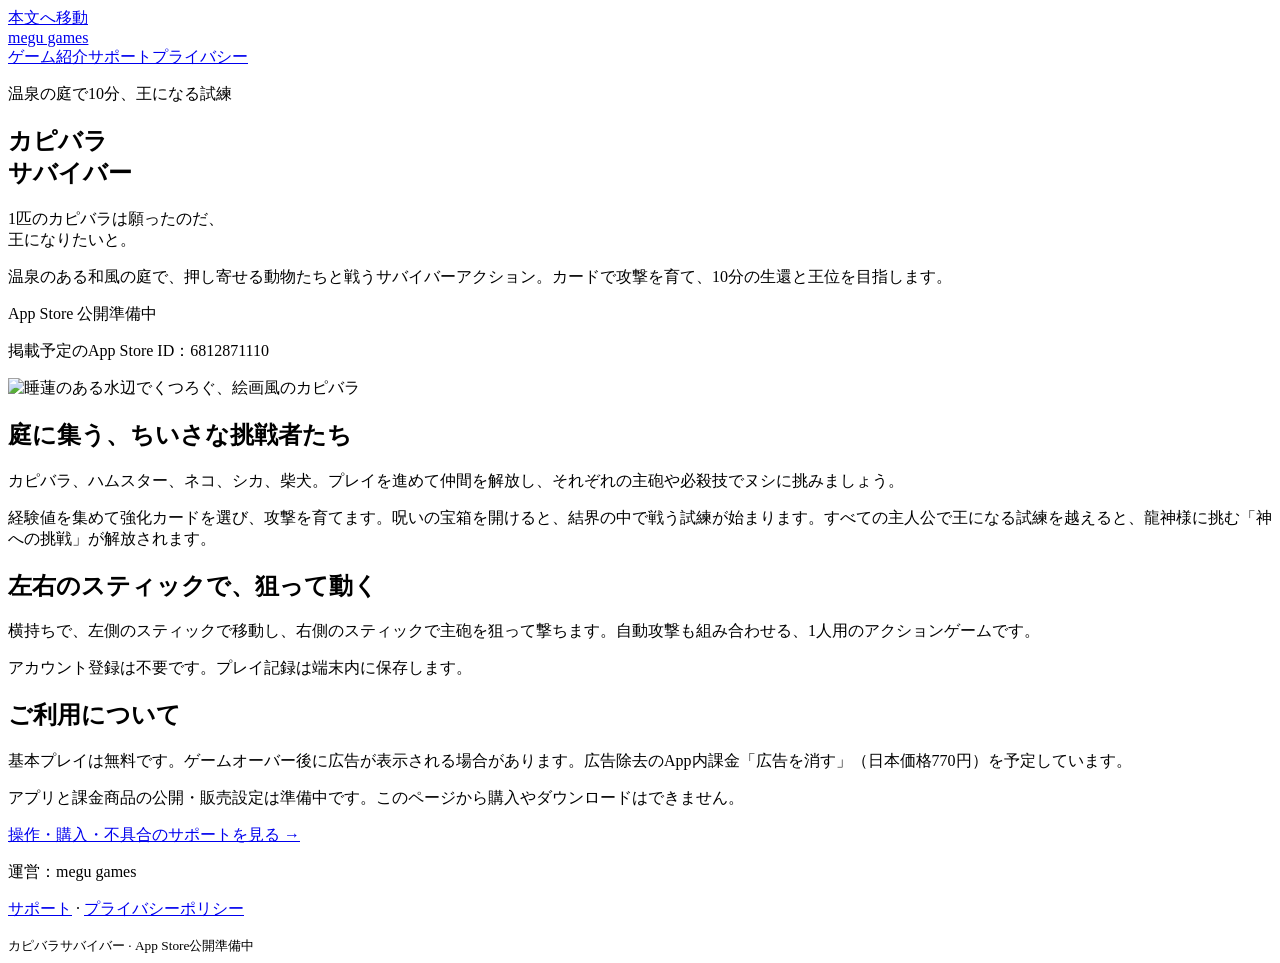
==== index.html @ 855f0b28 "Initialize approved support site" ====
<!doctype html>
<html lang="ja"><head><meta charset="utf-8"><meta name="viewport" content="width=device-width,initial-scale=1">
<meta name="robots" content="noindex,nofollow"><meta name="color-scheme" content="light">
<title>温泉の庭で10分、王になる試練 | カピバラサバイバー</title>
<meta name="description" content="カピバラサバイバーのゲーム紹介、サポート、プライバシーポリシー。megu games。">
<link rel="icon" href="app-icon.png"><link rel="stylesheet" href="site.css"></head>
<body><a class="skip" href="#main">本文へ移動</a>
<header><a class="brand" href="index.html">megu games</a><nav aria-label="サイト内"><a href="index.html" aria-current="page">ゲーム紹介</a><a href="support.html">サポート</a><a href="privacy.html">プライバシー</a></nav></header>
<main id="main">
<section class="hero"><div><p class="eyebrow">温泉の庭で10分、王になる試練</p><h1>カピバラ<br class="mobile-break">サバイバー</h1>
<p class="lead">1匹のカピバラは願ったのだ、<br>王になりたいと。</p>
<p>温泉のある和風の庭で、押し寄せる動物たちと戦うサバイバーアクション。カードで攻撃を育て、10分の生還と王位を目指します。</p>
<p class="release">App Store 公開準備中</p><p class="muted">掲載予定のApp Store ID：6812871110</p></div>
<img class="art" src="app-icon.png" width="512" height="512" alt="睡蓮のある水辺でくつろぐ、絵画風のカピバラ"></section>
<section><h2>庭に集う、ちいさな挑戦者たち</h2><p>カピバラ、ハムスター、ネコ、シカ、柴犬。プレイを進めて仲間を解放し、それぞれの主砲や必殺技でヌシに挑みましょう。</p>
<p>経験値を集めて強化カードを選び、攻撃を育てます。呪いの宝箱を開けると、結界の中で戦う試練が始まります。すべての主人公で王になる試練を越えると、龍神様に挑む「神への挑戦」が解放されます。</p></section>
<section><h2>左右のスティックで、狙って動く</h2><p>横持ちで、左側のスティックで移動し、右側のスティックで主砲を狙って撃ちます。自動攻撃も組み合わせる、1人用のアクションゲームです。</p>
<p>アカウント登録は不要です。プレイ記録は端末内に保存します。</p></section>
<section><h2>ご利用について</h2><p>基本プレイは無料です。ゲームオーバー後に広告が表示される場合があります。広告除去のApp内課金「広告を消す」（日本価格770円）を予定しています。</p>
<p class="muted">アプリと課金商品の公開・販売設定は準備中です。このページから購入やダウンロードはできません。</p>
<p><a class="text-link" href="support.html">操作・購入・不具合のサポートを見る<span aria-hidden="true"> →</span></a></p></section></main>
<footer><p>運営：megu games</p><p><a href="support.html">サポート</a><span aria-hidden="true"> · </span><a href="privacy.html">プライバシーポリシー</a></p><small>カピバラサバイバー · App Store公開準備中</small></footer>
</body></html>
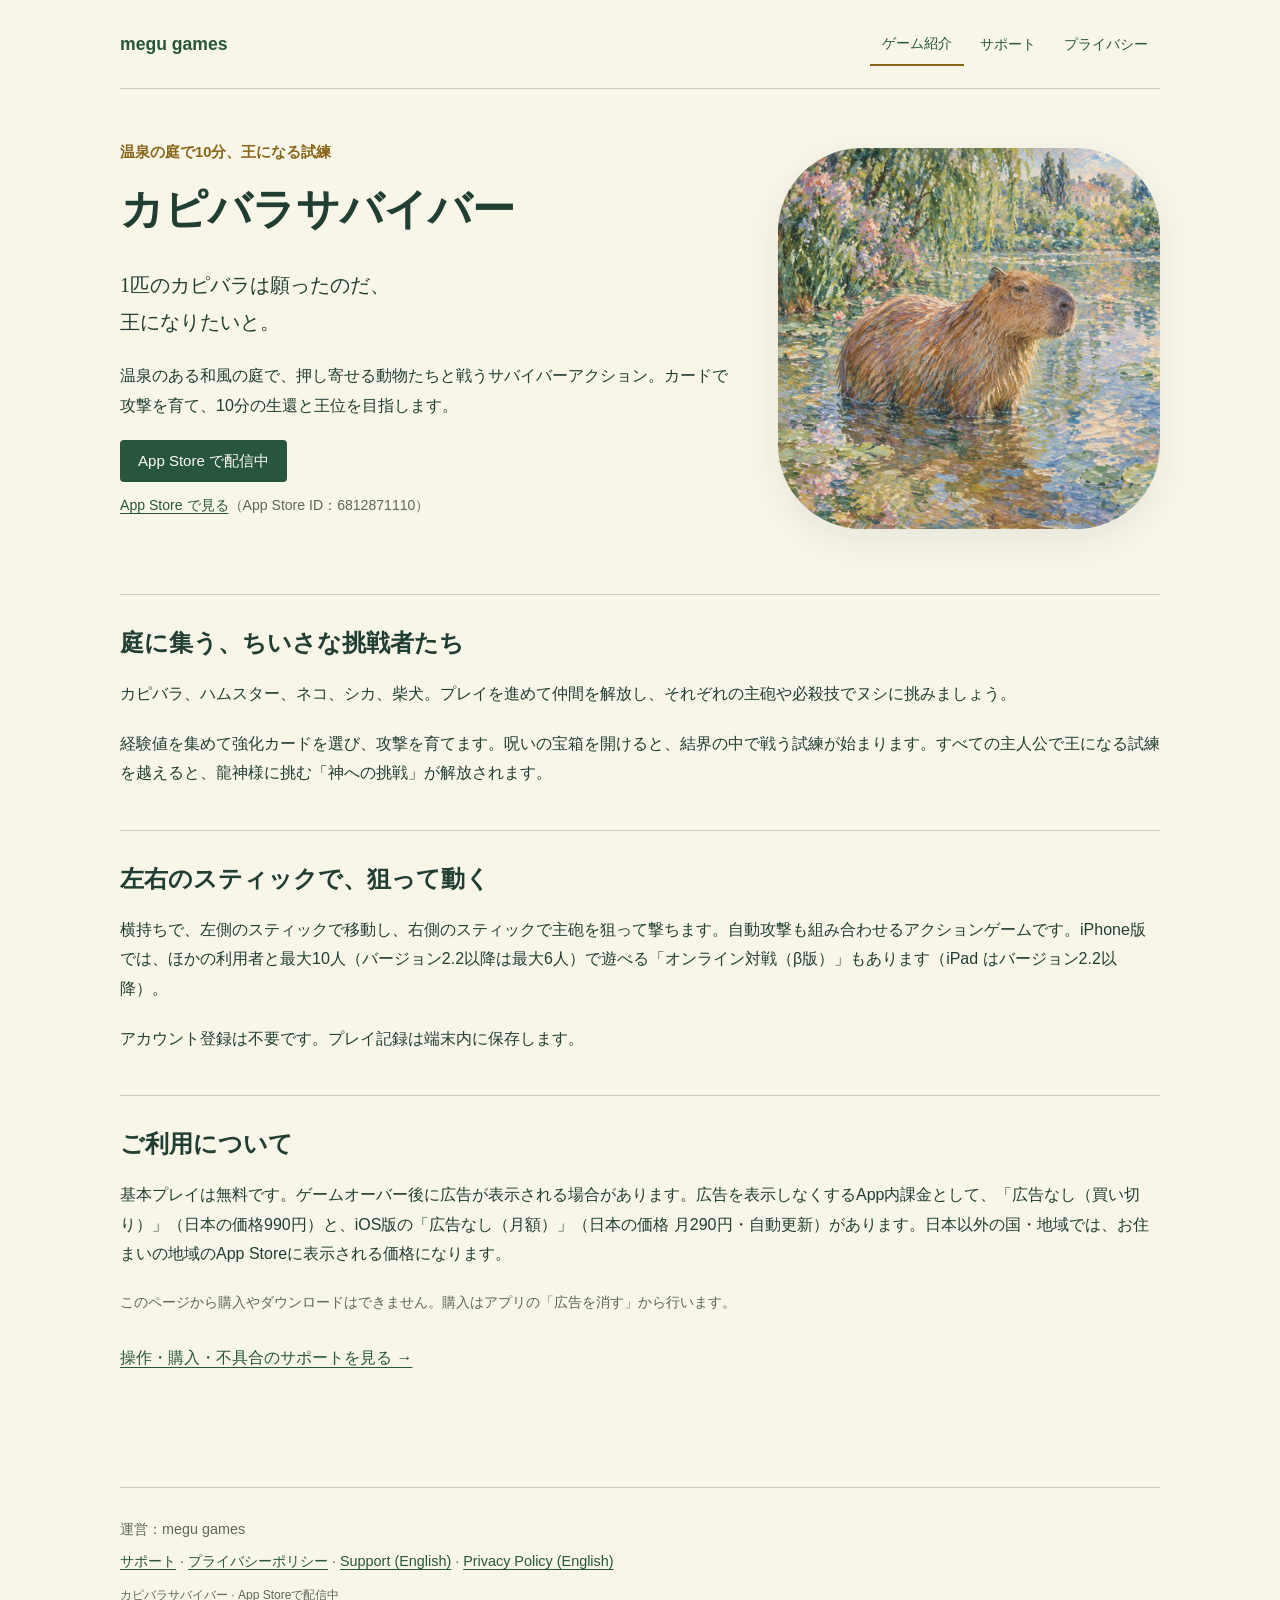
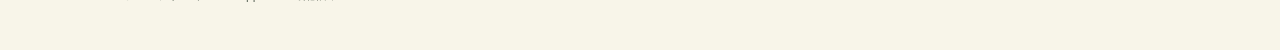
==== commit 2206aaa9: "Privacy policy/support (ja/en) for worldwide 2.2: may be distributed outside Japan, ATT on the title" ====
--- a/index.html
+++ b/index.html
@@ -10,14 +10,14 @@
 <section class="hero"><div><p class="eyebrow">温泉の庭で10分、王になる試練</p><h1>カピバラ<br class="mobile-break">サバイバー</h1>
 <p class="lead">1匹のカピバラは願ったのだ、<br>王になりたいと。</p>
 <p>温泉のある和風の庭で、押し寄せる動物たちと戦うサバイバーアクション。カードで攻撃を育て、10分の生還と王位を目指します。</p>
-<p class="release">App Store 公開準備中</p><p class="muted">掲載予定のApp Store ID：6812871110</p></div>
+<p class="release">App Store で配信中</p><p class="muted"><a href="https://apps.apple.com/app/id6812871110">App Store で見る</a>（App Store ID：6812871110）</p></div>
 <img class="art" src="app-icon.png" width="512" height="512" alt="睡蓮のある水辺でくつろぐ、絵画風のカピバラ"></section>
 <section><h2>庭に集う、ちいさな挑戦者たち</h2><p>カピバラ、ハムスター、ネコ、シカ、柴犬。プレイを進めて仲間を解放し、それぞれの主砲や必殺技でヌシに挑みましょう。</p>
 <p>経験値を集めて強化カードを選び、攻撃を育てます。呪いの宝箱を開けると、結界の中で戦う試練が始まります。すべての主人公で王になる試練を越えると、龍神様に挑む「神への挑戦」が解放されます。</p></section>
-<section><h2>左右のスティックで、狙って動く</h2><p>横持ちで、左側のスティックで移動し、右側のスティックで主砲を狙って撃ちます。自動攻撃も組み合わせる、1人用のアクションゲームです。</p>
+<section><h2>左右のスティックで、狙って動く</h2><p>横持ちで、左側のスティックで移動し、右側のスティックで主砲を狙って撃ちます。自動攻撃も組み合わせるアクションゲームです。iPhone版では、ほかの利用者と最大10人（バージョン2.2以降は最大6人）で遊べる「オンライン対戦（β版）」もあります（iPad はバージョン2.2以降）。</p>
 <p>アカウント登録は不要です。プレイ記録は端末内に保存します。</p></section>
-<section><h2>ご利用について</h2><p>基本プレイは無料です。ゲームオーバー後に広告が表示される場合があります。広告除去のApp内課金「広告を消す」（日本価格770円）を予定しています。</p>
-<p class="muted">アプリと課金商品の公開・販売設定は準備中です。このページから購入やダウンロードはできません。</p>
+<section><h2>ご利用について</h2><p>基本プレイは無料です。ゲームオーバー後に広告が表示される場合があります。広告を表示しなくするApp内課金として、「広告なし（買い切り）」（日本の価格990円）と、iOS版の「広告なし（月額）」（日本の価格 月290円・自動更新）があります。日本以外の国・地域では、お住まいの地域のApp Storeに表示される価格になります。</p>
+<p class="muted">このページから購入やダウンロードはできません。購入はアプリの「広告を消す」から行います。</p>
 <p><a class="text-link" href="support.html">操作・購入・不具合のサポートを見る<span aria-hidden="true"> →</span></a></p></section></main>
-<footer><p>運営：megu games</p><p><a href="support.html">サポート</a><span aria-hidden="true"> · </span><a href="privacy.html">プライバシーポリシー</a></p><small>カピバラサバイバー · App Store公開準備中</small></footer>
+<footer><p>運営：megu games</p><p><a href="support.html">サポート</a><span aria-hidden="true"> · </span><a href="privacy.html">プライバシーポリシー</a><span aria-hidden="true"> · </span><a href="support.en.html" hreflang="en" lang="en">Support (English)</a><span aria-hidden="true"> · </span><a href="privacy.en.html" hreflang="en" lang="en">Privacy Policy (English)</a></p><small>カピバラサバイバー · App Storeで配信中</small></footer>
 </body></html>
--- a/site.css
+++ b/site.css
@@ -0,0 +1,8 @@
+:root{--bg:#f8f5e9;--ink:#213e32;--muted:#5d675b;--line:#cecbb9;--gold:#886517;--paper:#fffdf5;color-scheme:light}
+*{box-sizing:border-box}html{scroll-behavior:auto}body{margin:0;background:var(--bg);color:var(--ink);font-family:-apple-system,BlinkMacSystemFont,"Hiragino Sans","Yu Gothic",sans-serif;line-height:1.85;overflow-wrap:anywhere}
+a{color:#28563d;text-underline-offset:.22em}a:hover{text-decoration-thickness:2px}a:focus-visible{outline:3px solid var(--gold);outline-offset:5px;border-radius:2px}.skip{position:absolute;top:-80px;left:16px;background:var(--paper);padding:10px;z-index:2}.skip:focus{top:8px}
+.draft{background:#e8e2c9;color:#493e20;text-align:center;font-size:.82rem;padding:9px 20px}header,main,footer{width:min(100% - 48px,1040px);margin-inline:auto}header{display:flex;justify-content:space-between;align-items:center;gap:12px;padding-block:22px;border-bottom:1px solid var(--line)}.brand{font-weight:700;text-decoration:none;font-size:1.1rem;white-space:nowrap}nav{display:flex;gap:4px;flex-wrap:wrap}nav a{display:inline-flex;align-items:center;min-height:44px;padding:5px 12px;font-size:.9rem;text-decoration:none}nav a[aria-current=page]{border-bottom:2px solid var(--gold)}main{padding-block:50px 64px}h1,h2{font-family:"Hiragino Mincho ProN","Yu Mincho",serif;font-weight:600;line-height:1.5}h1{font-size:2.5rem;margin:12px 0 24px}h2{font-size:1.5rem;margin:0 0 18px}p{margin:0 0 20px}section{margin:0 0 42px}section+section{padding-top:30px;border-top:1px solid var(--line)}.hero{display:grid;grid-template-columns:minmax(0,1.6fr) minmax(0,1fr);gap:48px;align-items:center;margin-bottom:56px}.hero h1{font-size:2.7rem}.eyebrow{font-size:.92rem;color:var(--gold);font-weight:600;margin-bottom:8px}.lead{font-family:"Hiragino Mincho ProN","Yu Mincho",serif;font-size:1.25rem}.art{display:block;width:100%;height:auto;aspect-ratio:1;border-radius:22%;box-shadow:0 12px 38px #203c3214}.release{display:inline-block;color:#fffdf5;background:#28563d;padding:7px 18px;margin-bottom:10px;border-radius:4px;font-size:.94rem}.muted{color:var(--muted);font-size:.88rem}.text-link{display:inline-block;min-height:44px;padding-block:8px}.page-heading{margin-bottom:38px}.page-heading~section,.page-heading~p{max-width:820px}.pending{padding:15px 18px;background:#eee7ce;border-left:3px solid var(--gold)}ul{padding-left:1.4em}li{margin-bottom:8px}footer{border-top:1px solid var(--line);padding-block:28px 42px;color:var(--muted);font-size:.9rem}footer p{margin-bottom:6px}.mobile-break{display:none}
+@media(max-width:680px){header,main,footer{width:calc(100% - 36px)}header{align-items:flex-start;flex-direction:column;padding-block:15px;gap:8px}nav{width:100%;gap:0}nav a{padding-inline:9px;font-size:.84rem}nav a:first-child{padding-left:0}main{padding-block:30px 40px}.hero{grid-template-columns:1fr;gap:24px;margin-bottom:34px}.hero h1{font-size:2.3rem}.art{width:180px;justify-self:center}.hero .muted{font-size:.8rem}h1{font-size:2rem}h2{font-size:1.3rem}.mobile-break{display:initial}section{margin-bottom:30px}.draft{font-size:.76rem;padding-inline:16px}}
+.lang-switch{font-size:.9rem;margin-bottom:0}.lang-switch a{display:inline-block;min-height:44px;padding-block:8px}.toc{display:block;max-width:820px;margin:0 0 40px;padding:18px 22px;background:var(--paper);border:1px solid var(--line);border-radius:4px}.toc ol{margin:0;padding-left:1.4em}.toc li{margin-bottom:4px}.toc a{display:inline-block;min-height:0;padding:4px 0;font-size:inherit;text-decoration:underline}
+.data-table{width:100%;border-collapse:collapse;font-size:.92rem;line-height:1.7;margin:0 0 24px}.data-table caption{text-align:left;font-weight:600;padding-bottom:8px}.data-table th,.data-table td{text-align:left;vertical-align:top;padding:12px 10px;border-top:1px solid var(--line)}.data-table thead th{border-top:0;border-bottom:2px solid var(--line);color:var(--muted);font-size:.86rem;white-space:nowrap}.data-table tbody th{font-weight:600}
+@media(max-width:680px){.data-table thead{position:absolute;width:1px;height:1px;overflow:hidden;clip-path:inset(50%)}.data-table tr{display:block;border-top:1px solid var(--line);padding-block:10px}.data-table th,.data-table td{display:block;border:0;padding:3px 0}.data-table td::before{content:attr(data-label);display:block;color:var(--muted);font-size:.8rem;font-weight:600}.toc{padding:14px 16px}}
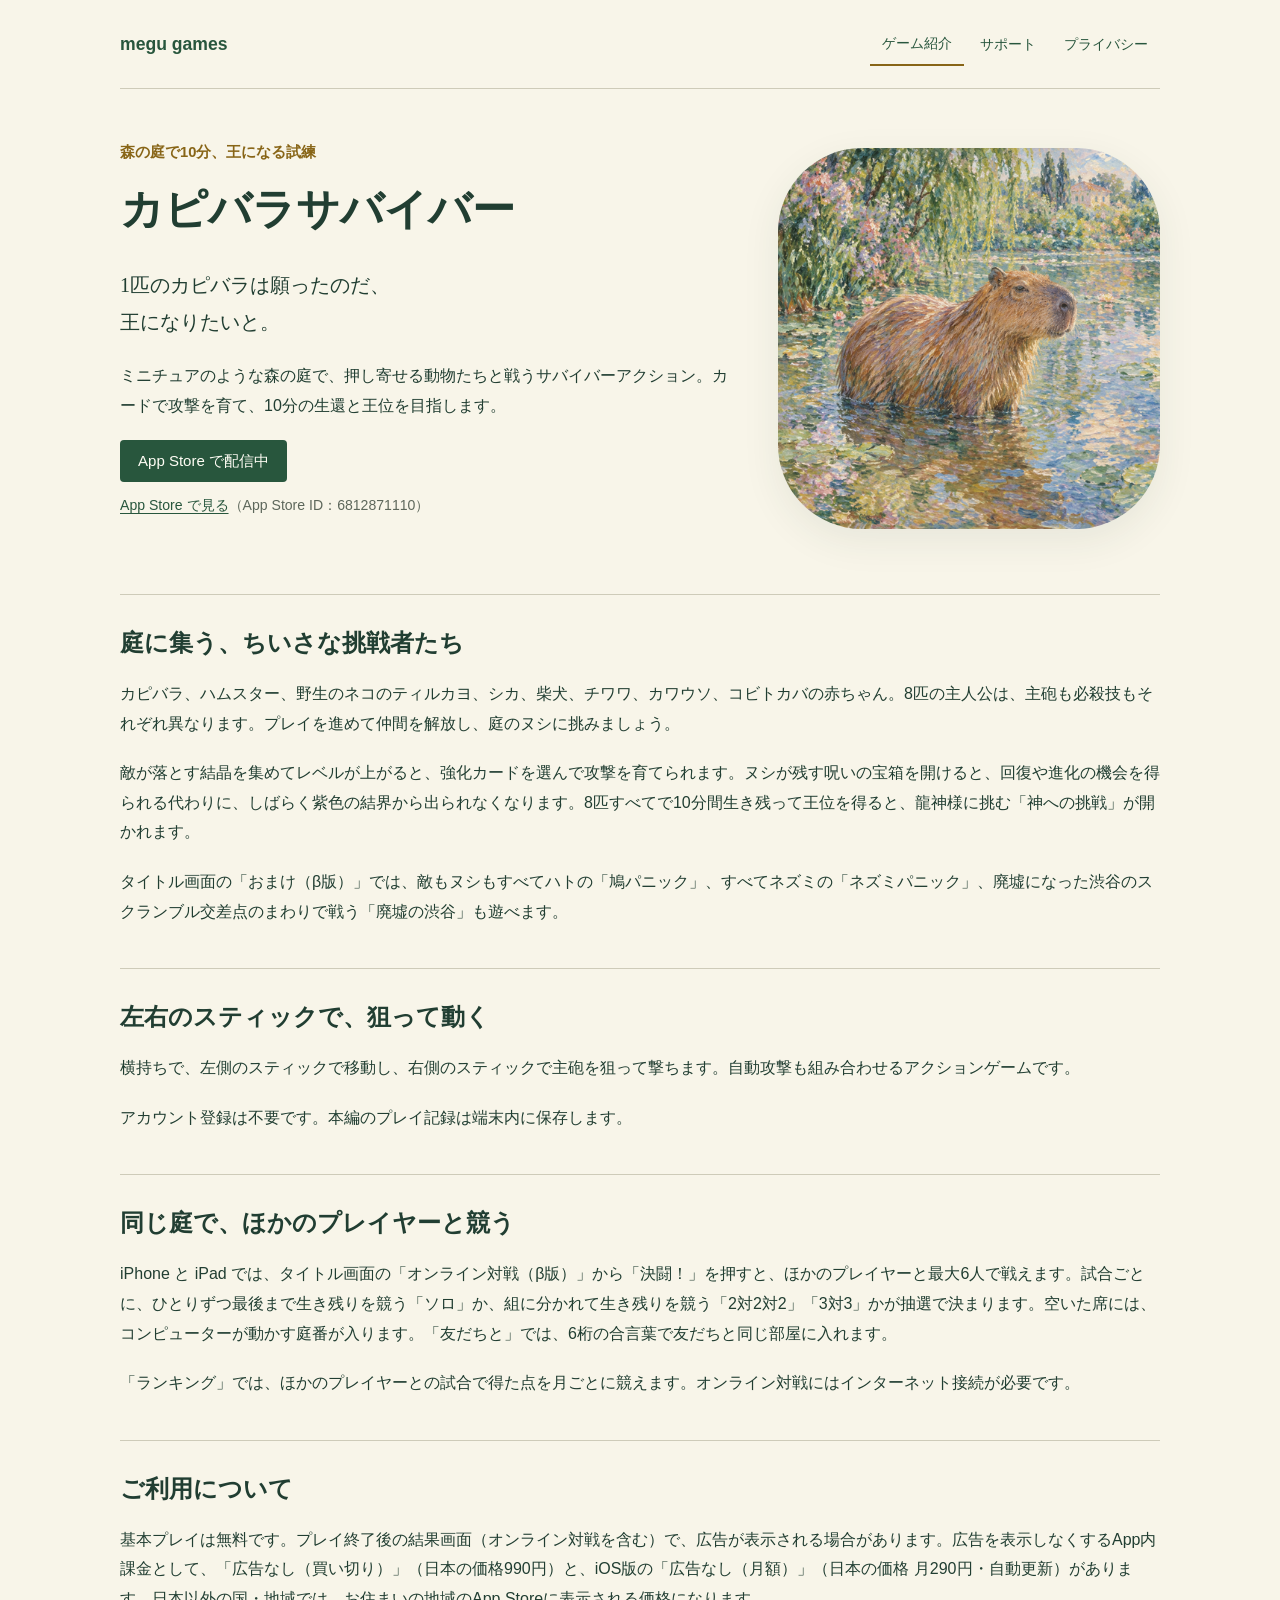
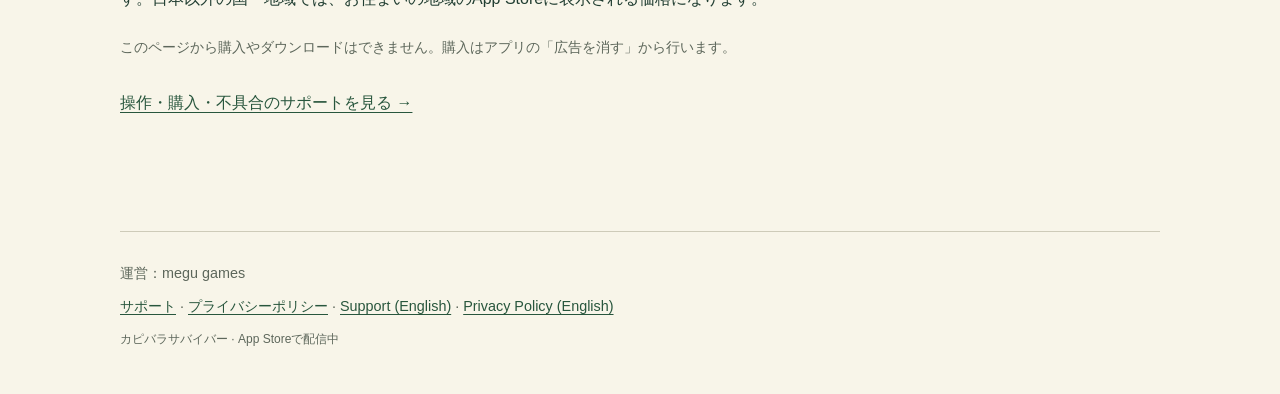
==== commit bc66f8ee: "Game page (ja) for 2.3: forest garden, 8 heroes (in-app names), crystals, cursed chest barrier (tria" ====
--- a/index.html
+++ b/index.html
@@ -1,22 +1,25 @@
 <!doctype html>
 <html lang="ja"><head><meta charset="utf-8"><meta name="viewport" content="width=device-width,initial-scale=1">
 <meta name="robots" content="noindex,nofollow"><meta name="color-scheme" content="light">
-<title>温泉の庭で10分、王になる試練 | カピバラサバイバー</title>
+<title>森の庭で10分、王になる試練 | カピバラサバイバー</title>
 <meta name="description" content="カピバラサバイバーのゲーム紹介、サポート、プライバシーポリシー。megu games。">
 <link rel="icon" href="app-icon.png"><link rel="stylesheet" href="site.css"></head>
 <body><a class="skip" href="#main">本文へ移動</a>
 <header><a class="brand" href="index.html">megu games</a><nav aria-label="サイト内"><a href="index.html" aria-current="page">ゲーム紹介</a><a href="support.html">サポート</a><a href="privacy.html">プライバシー</a></nav></header>
 <main id="main">
-<section class="hero"><div><p class="eyebrow">温泉の庭で10分、王になる試練</p><h1>カピバラ<br class="mobile-break">サバイバー</h1>
+<section class="hero"><div><p class="eyebrow">森の庭で10分、王になる試練</p><h1>カピバラ<br class="mobile-break">サバイバー</h1>
 <p class="lead">1匹のカピバラは願ったのだ、<br>王になりたいと。</p>
-<p>温泉のある和風の庭で、押し寄せる動物たちと戦うサバイバーアクション。カードで攻撃を育て、10分の生還と王位を目指します。</p>
+<p>ミニチュアのような森の庭で、押し寄せる動物たちと戦うサバイバーアクション。カードで攻撃を育て、10分の生還と王位を目指します。</p>
 <p class="release">App Store で配信中</p><p class="muted"><a href="https://apps.apple.com/app/id6812871110">App Store で見る</a>（App Store ID：6812871110）</p></div>
 <img class="art" src="app-icon.png" width="512" height="512" alt="睡蓮のある水辺でくつろぐ、絵画風のカピバラ"></section>
-<section><h2>庭に集う、ちいさな挑戦者たち</h2><p>カピバラ、ハムスター、ネコ、シカ、柴犬。プレイを進めて仲間を解放し、それぞれの主砲や必殺技でヌシに挑みましょう。</p>
-<p>経験値を集めて強化カードを選び、攻撃を育てます。呪いの宝箱を開けると、結界の中で戦う試練が始まります。すべての主人公で王になる試練を越えると、龍神様に挑む「神への挑戦」が解放されます。</p></section>
-<section><h2>左右のスティックで、狙って動く</h2><p>横持ちで、左側のスティックで移動し、右側のスティックで主砲を狙って撃ちます。自動攻撃も組み合わせるアクションゲームです。iPhone版では、ほかの利用者と最大10人（バージョン2.2以降は最大6人）で遊べる「オンライン対戦（β版）」もあります（iPad はバージョン2.2以降）。</p>
-<p>アカウント登録は不要です。プレイ記録は端末内に保存します。</p></section>
-<section><h2>ご利用について</h2><p>基本プレイは無料です。ゲームオーバー後に広告が表示される場合があります。広告を表示しなくするApp内課金として、「広告なし（買い切り）」（日本の価格990円）と、iOS版の「広告なし（月額）」（日本の価格 月290円・自動更新）があります。日本以外の国・地域では、お住まいの地域のApp Storeに表示される価格になります。</p>
+<section><h2>庭に集う、ちいさな挑戦者たち</h2><p>カピバラ、ハムスター、野生のネコのティルカヨ、シカ、柴犬、チワワ、カワウソ、コビトカバの赤ちゃん。8匹の主人公は、主砲も必殺技もそれぞれ異なります。プレイを進めて仲間を解放し、庭のヌシに挑みましょう。</p>
+<p>敵が落とす結晶を集めてレベルが上がると、強化カードを選んで攻撃を育てられます。ヌシが残す呪いの宝箱を開けると、回復や進化の機会を得られる代わりに、しばらく紫色の結界から出られなくなります。8匹すべてで10分間生き残って王位を得ると、龍神様に挑む「神への挑戦」が開かれます。</p>
+<p>タイトル画面の「おまけ（β版）」では、敵もヌシもすべてハトの「鳩パニック」、すべてネズミの「ネズミパニック」、廃墟になった渋谷のスクランブル交差点のまわりで戦う「廃墟の渋谷」も遊べます。</p></section>
+<section><h2>左右のスティックで、狙って動く</h2><p>横持ちで、左側のスティックで移動し、右側のスティックで主砲を狙って撃ちます。自動攻撃も組み合わせるアクションゲームです。</p>
+<p>アカウント登録は不要です。本編のプレイ記録は端末内に保存します。</p></section>
+<section><h2>同じ庭で、ほかのプレイヤーと競う</h2><p>iPhone と iPad では、タイトル画面の「オンライン対戦（β版）」から「決闘！」を押すと、ほかのプレイヤーと最大6人で戦えます。試合ごとに、ひとりずつ最後まで生き残りを競う「ソロ」か、組に分かれて生き残りを競う「2対2対2」「3対3」かが抽選で決まります。空いた席には、コンピューターが動かす庭番が入ります。「友だちと」では、6桁の合言葉で友だちと同じ部屋に入れます。</p>
+<p>「ランキング」では、ほかのプレイヤーとの試合で得た点を月ごとに競えます。オンライン対戦にはインターネット接続が必要です。</p></section>
+<section><h2>ご利用について</h2><p>基本プレイは無料です。プレイ終了後の結果画面（オンライン対戦を含む）で、広告が表示される場合があります。広告を表示しなくするApp内課金として、「広告なし（買い切り）」（日本の価格990円）と、iOS版の「広告なし（月額）」（日本の価格 月290円・自動更新）があります。日本以外の国・地域では、お住まいの地域のApp Storeに表示される価格になります。</p>
 <p class="muted">このページから購入やダウンロードはできません。購入はアプリの「広告を消す」から行います。</p>
 <p><a class="text-link" href="support.html">操作・購入・不具合のサポートを見る<span aria-hidden="true"> →</span></a></p></section></main>
 <footer><p>運営：megu games</p><p><a href="support.html">サポート</a><span aria-hidden="true"> · </span><a href="privacy.html">プライバシーポリシー</a><span aria-hidden="true"> · </span><a href="support.en.html" hreflang="en" lang="en">Support (English)</a><span aria-hidden="true"> · </span><a href="privacy.en.html" hreflang="en" lang="en">Privacy Policy (English)</a></p><small>カピバラサバイバー · App Storeで配信中</small></footer>
